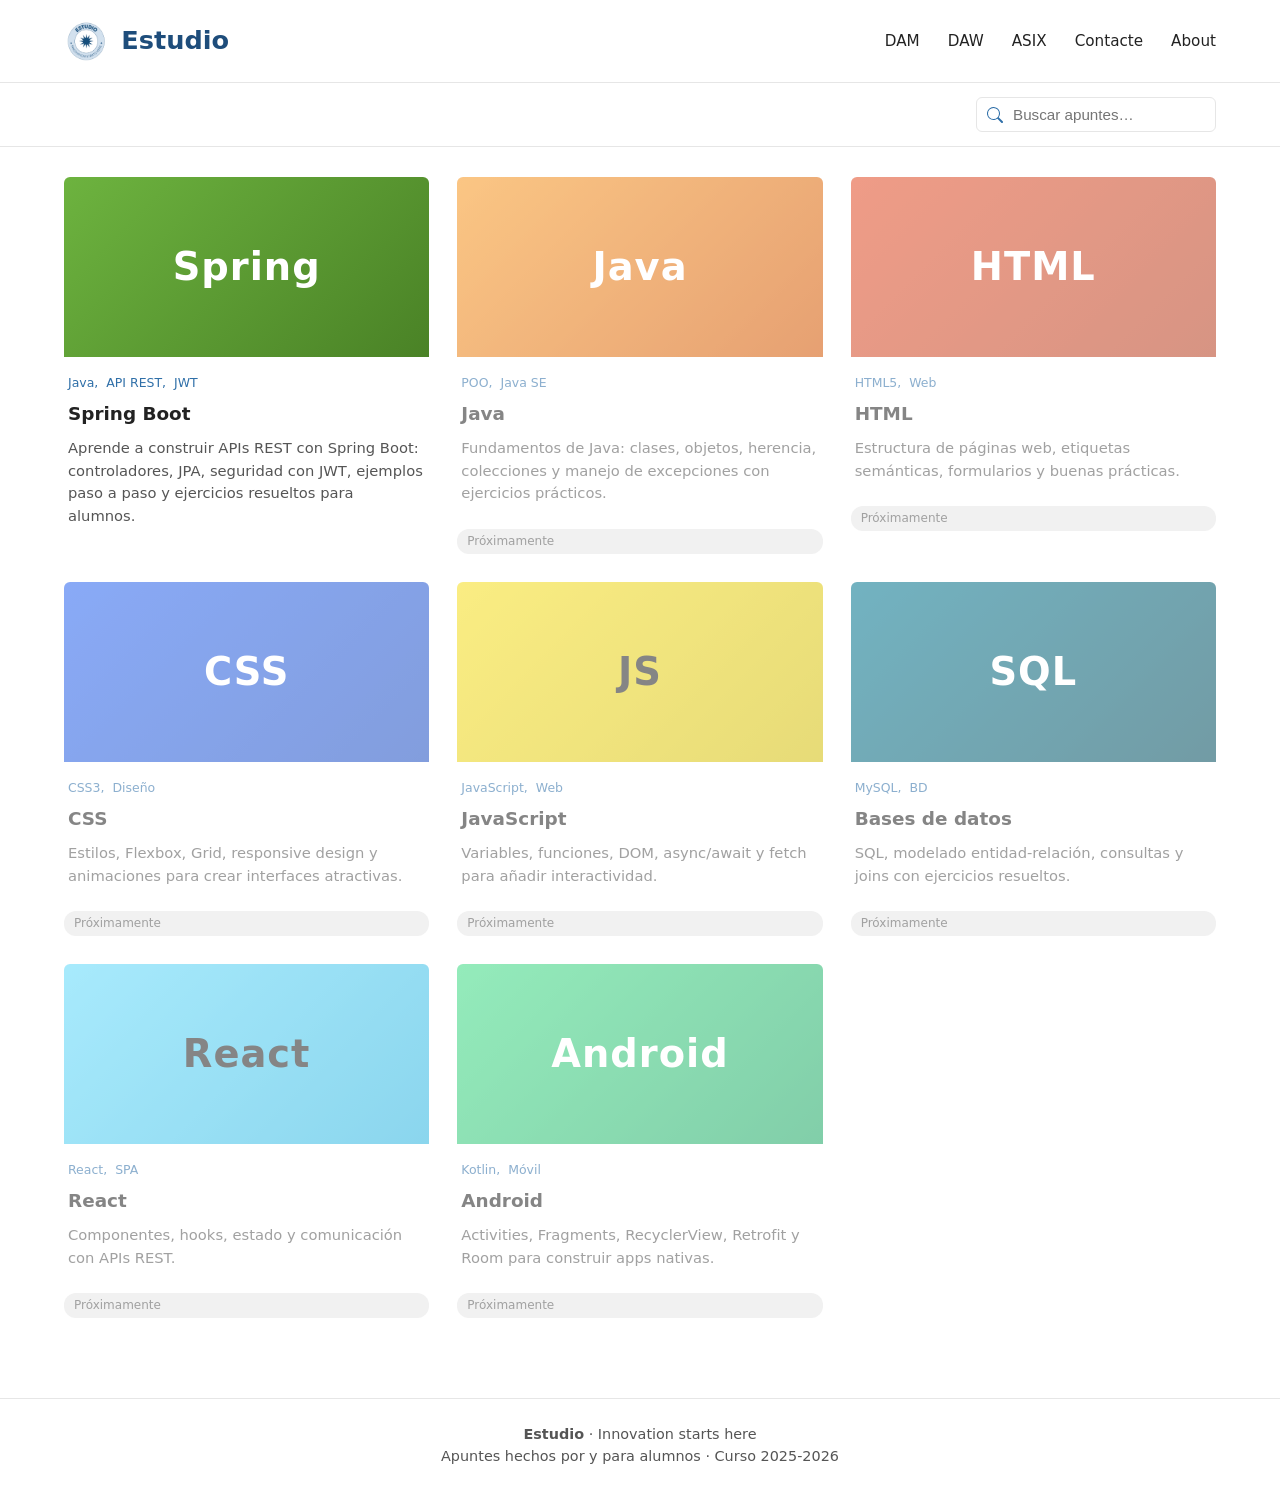
==== index.html @ 97539290 "Limpiar nav y quitar emojis - index.html: quitar dropdowns "proximamente" que se solapaban;   DAM va" ====
<!DOCTYPE html>
<html lang="es">
<head>
  <meta charset="UTF-8">
  <meta name="viewport" content="width=device-width, initial-scale=1.0">
  <title>Estudio · Apuntes de programación</title>
  <link rel="icon" href="assets/logo.png" type="image/png">
  <link rel="stylesheet" href="assets/styles.css">
</head>
<body>

  <!-- ================== HEADER ================== -->
  <header class="header">
    <div class="brand">
      <img src="assets/logo.png" alt="Logo Estudio">
      <h1>Estudio</h1>
    </div>

    <nav>
      <ul>
        <li><a href="springboot.html">DAM</a></li>
        <li><a href="#">DAW</a></li>
        <li><a href="#">ASIX</a></li>
        <li><a href="#contacte">Contacte</a></li>
        <li><a href="#about">About</a></li>
      </ul>
    </nav>
  </header>

  <!-- ================== Search bar ================== -->
  <div class="search-bar">
    <input id="search-input" type="text" placeholder="Buscar apuntes…">
  </div>

  <!-- ================== Card grid (recyclerView) ================== -->
  <main class="cards-container">
    <div class="cards-grid">

      <!-- SPRING BOOT (activo) -->
      <a href="springboot.html" class="card card-springboot">
        <div class="card-img">Spring</div>
        <div class="card-body">
          <div class="tags">
            <span class="tag">Java,</span>
            <span class="tag">API REST,</span>
            <span class="tag">JWT</span>
          </div>
          <h3>Spring Boot</h3>
          <p>Aprende a construir APIs REST con Spring Boot: controladores, JPA, seguridad
             con JWT, ejemplos paso a paso y ejercicios resueltos para alumnos.</p>
        </div>
      </a>

      <!-- Resto: próximamente -->
      <a class="card card-java coming-soon">
        <div class="card-img">Java</div>
        <div class="card-body">
          <div class="tags"><span class="tag">POO,</span><span class="tag">Java SE</span></div>
          <h3>Java</h3>
          <p>Fundamentos de Java: clases, objetos, herencia, colecciones y manejo de
             excepciones con ejercicios prácticos.</p>
        </div>
      </a>

      <a class="card card-html coming-soon">
        <div class="card-img">HTML</div>
        <div class="card-body">
          <div class="tags"><span class="tag">HTML5,</span><span class="tag">Web</span></div>
          <h3>HTML</h3>
          <p>Estructura de páginas web, etiquetas semánticas, formularios y buenas
             prácticas.</p>
        </div>
      </a>

      <a class="card card-css coming-soon">
        <div class="card-img">CSS</div>
        <div class="card-body">
          <div class="tags"><span class="tag">CSS3,</span><span class="tag">Diseño</span></div>
          <h3>CSS</h3>
          <p>Estilos, Flexbox, Grid, responsive design y animaciones para crear
             interfaces atractivas.</p>
        </div>
      </a>

      <a class="card card-js coming-soon">
        <div class="card-img">JS</div>
        <div class="card-body">
          <div class="tags"><span class="tag">JavaScript,</span><span class="tag">Web</span></div>
          <h3>JavaScript</h3>
          <p>Variables, funciones, DOM, async/await y fetch para añadir
             interactividad.</p>
        </div>
      </a>

      <a class="card card-sql coming-soon">
        <div class="card-img">SQL</div>
        <div class="card-body">
          <div class="tags"><span class="tag">MySQL,</span><span class="tag">BD</span></div>
          <h3>Bases de datos</h3>
          <p>SQL, modelado entidad-relación, consultas y joins con ejercicios resueltos.</p>
        </div>
      </a>

      <a class="card card-react coming-soon">
        <div class="card-img">React</div>
        <div class="card-body">
          <div class="tags"><span class="tag">React,</span><span class="tag">SPA</span></div>
          <h3>React</h3>
          <p>Componentes, hooks, estado y comunicación con APIs REST.</p>
        </div>
      </a>

      <a class="card card-android coming-soon">
        <div class="card-img">Android</div>
        <div class="card-body">
          <div class="tags"><span class="tag">Kotlin,</span><span class="tag">Móvil</span></div>
          <h3>Android</h3>
          <p>Activities, Fragments, RecyclerView, Retrofit y Room para construir apps
             nativas.</p>
        </div>
      </a>

    </div>
  </main>

  <!-- ================== Footer ================== -->
  <footer class="footer" id="contacte">
    <p id="about"><strong>Estudio</strong> · Innovation starts here</p>
    <p>Apuntes hechos por y para alumnos · Curso 2025-2026</p>
  </footer>

  <script src="assets/main.js"></script>
</body>
</html>
---- assets/styles.css ----
/* ================================================================
   Estudio - estilos generales
   Fondo blanco, acentos azules (mismo tono que el logo)
   ================================================================ */

:root {
  --azul-oscuro: #1e4d7b;
  --azul-medio: #2f6fa8;
  --azul-claro: #cfe1f0;
  --azul-suave: #eaf2f9;
  --texto: #222;
  --texto-suave: #555;
  --linea: #e6e6e6;
  --verde: #2c8a5d;
  --naranja: #e07b2a;
  --rojo: #c1392b;
  --gris-fondo: #f6f7f9;
  --sombra: 0 2px 8px rgba(0, 0, 0, 0.05);
  --sombra-hover: 0 6px 18px rgba(30, 77, 123, 0.18);
  --radio: 6px;
}

* {
  box-sizing: border-box;
  margin: 0;
  padding: 0;
}

html {
  scroll-behavior: smooth;
}

body {
  font-family: 'Segoe UI', system-ui, -apple-system, Roboto, Arial, sans-serif;
  background: #ffffff;
  color: var(--texto);
  line-height: 1.55;
  font-size: 16px;
}

a {
  color: var(--azul-medio);
  text-decoration: none;
}

a:hover {
  color: var(--azul-oscuro);
  text-decoration: underline;
}

img {
  max-width: 100%;
  display: block;
}

/* ============== Header ============== */
.header {
  background: #ffffff;
  border-bottom: 1px solid var(--linea);
  padding: 18px 5%;
  display: flex;
  align-items: center;
  justify-content: space-between;
  position: sticky;
  top: 0;
  z-index: 100;
}

.header .brand {
  display: flex;
  align-items: center;
  gap: 12px;
}

.header .brand img {
  height: 46px;
  width: auto;
}

.header .brand h1 {
  font-size: 1.6rem;
  font-weight: 600;
  color: var(--azul-oscuro);
}

.header nav ul {
  list-style: none;
  display: flex;
  gap: 28px;
  align-items: center;
}

.header nav a {
  color: var(--texto);
  font-weight: 500;
  font-size: 0.95rem;
}

.header nav a:hover {
  color: var(--azul-medio);
  text-decoration: none;
}

.dropdown {
  position: relative;
}

.dropdown > a::after {
  content: ' ▾';
  font-size: 0.7em;
  color: var(--azul-medio);
}

.dropdown-menu {
  display: none;
  position: absolute;
  top: 100%;
  left: -10px;
  background: #fff;
  border: 1px solid var(--linea);
  border-radius: var(--radio);
  box-shadow: var(--sombra);
  min-width: 160px;
  padding: 8px 0;
  margin-top: 6px;
}

.dropdown:hover .dropdown-menu,
.dropdown:focus-within .dropdown-menu {
  display: block;
}

.dropdown-menu li {
  padding: 0;
}

.dropdown-menu a {
  display: block;
  padding: 8px 16px;
  color: var(--texto);
  font-size: 0.9rem;
}

.dropdown-menu a:hover {
  background: var(--azul-suave);
}

/* ============== Search bar ============== */
.search-bar {
  border-bottom: 1px solid var(--linea);
  padding: 14px 5%;
  display: flex;
  justify-content: flex-end;
}

.search-bar input {
  border: 1px solid var(--linea);
  border-radius: var(--radio);
  padding: 8px 14px 8px 36px;
  font-size: 0.95rem;
  width: 240px;
  background: url('data:image/svg+xml;utf8,<svg xmlns="http://www.w3.org/2000/svg" width="16" height="16" fill="%232f6fa8" viewBox="0 0 16 16"><path d="M11.742 10.344a6.5 6.5 0 1 0-1.397 1.398h-.001q.044.06.098.115l3.85 3.85a1 1 0 0 0 1.415-1.414l-3.85-3.85a1 1 0 0 0-.115-.1zM12 6.5a5.5 5.5 0 1 1-11 0 5.5 5.5 0 0 1 11 0"/></svg>') no-repeat 10px center;
  background-size: 16px;
  outline: none;
  transition: border 0.2s;
}

.search-bar input:focus {
  border-color: var(--azul-medio);
}

/* ============== Card grid (recyclerView) ============== */
.cards-container {
  padding: 30px 5%;
  max-width: 1400px;
  margin: 0 auto;
}

.cards-grid {
  display: grid;
  grid-template-columns: repeat(auto-fill, minmax(280px, 1fr));
  gap: 28px;
}

.card {
  background: #fff;
  border-radius: var(--radio);
  overflow: hidden;
  display: flex;
  flex-direction: column;
  transition: transform 0.2s, box-shadow 0.2s;
}

.card:hover {
  transform: translateY(-4px);
  box-shadow: var(--sombra-hover);
}

.card .card-img {
  height: 180px;
  display: flex;
  align-items: center;
  justify-content: center;
  color: #fff;
  font-weight: 700;
  font-size: 2.4rem;
  letter-spacing: 1px;
}

.card.card-springboot .card-img { background: linear-gradient(135deg, #6db33f, #4a8226); }
.card.card-java .card-img       { background: linear-gradient(135deg, #f89820, #d35400); }
.card.card-html .card-img       { background: linear-gradient(135deg, #e34c26, #b73e1f); }
.card.card-css .card-img        { background: linear-gradient(135deg, #2965f1, #1d4ec2); }
.card.card-js .card-img         { background: linear-gradient(135deg, #f7df1e, #d4bf0a); color: #222; }
.card.card-sql .card-img        { background: linear-gradient(135deg, #00758f, #004b5c); }
.card.card-react .card-img      { background: linear-gradient(135deg, #61dafb, #2db5e0); color: #222; }
.card.card-android .card-img    { background: linear-gradient(135deg, #3ddc84, #1ca764); }

.card .card-body {
  padding: 16px 4px;
}

.card .tags {
  display: flex;
  gap: 8px;
  flex-wrap: wrap;
  margin-bottom: 8px;
}

.card .tag {
  font-size: 0.78rem;
  color: var(--azul-medio);
  font-weight: 500;
}

.card h3 {
  font-size: 1.15rem;
  margin-bottom: 8px;
  color: var(--texto);
}

.card p {
  font-size: 0.92rem;
  color: var(--texto-suave);
}

.card.coming-soon {
  opacity: 0.55;
  pointer-events: none;
}

.card.coming-soon::after {
  content: 'Próximamente';
  display: inline-block;
  margin-top: 8px;
  background: var(--linea);
  color: var(--texto-suave);
  font-size: 0.75rem;
  padding: 3px 10px;
  border-radius: 12px;
}

/* ============== Notes / contenido página interna ============== */
.page-title {
  background: var(--azul-suave);
  padding: 40px 5%;
  text-align: center;
  border-bottom: 1px solid var(--linea);
}

.page-title h1 {
  font-size: 2.2rem;
  color: var(--azul-oscuro);
  margin-bottom: 10px;
}

.page-title p {
  color: var(--texto-suave);
  max-width: 700px;
  margin: 0 auto;
}

.notes-layout {
  display: grid;
  grid-template-columns: 250px 1fr;
  gap: 40px;
  max-width: 1300px;
  margin: 0 auto;
  padding: 40px 5%;
}

@media (max-width: 900px) {
  .notes-layout { grid-template-columns: 1fr; }
}

.toc {
  position: sticky;
  top: 90px;
  align-self: start;
  background: var(--gris-fondo);
  border-radius: var(--radio);
  padding: 18px;
  font-size: 0.9rem;
  max-height: calc(100vh - 110px);
  overflow-y: auto;
}

.toc h4 {
  color: var(--azul-oscuro);
  margin-bottom: 10px;
  font-size: 0.95rem;
  text-transform: uppercase;
  letter-spacing: 0.5px;
}

.toc ul {
  list-style: none;
}

.toc li { margin-bottom: 4px; }
.toc li.sub { padding-left: 14px; font-size: 0.85rem; }

.toc a {
  color: var(--texto-suave);
  display: block;
  padding: 4px 8px;
  border-radius: 4px;
}

.toc a:hover, .toc a.active {
  background: var(--azul-claro);
  color: var(--azul-oscuro);
  text-decoration: none;
}

.content section {
  margin-bottom: 50px;
  scroll-margin-top: 80px;
}

.content h2 {
  color: #fff;
  background: var(--azul-medio);
  padding: 10px 16px;
  border-radius: var(--radio);
  font-size: 1.4rem;
  margin-bottom: 18px;
}

.content h3 {
  color: var(--azul-oscuro);
  font-size: 1.15rem;
  margin: 24px 0 10px;
  border-bottom: 2px solid var(--azul-claro);
  padding-bottom: 5px;
}

.content h4 {
  color: var(--azul-oscuro);
  font-size: 1rem;
  margin: 18px 0 8px;
}

.content p {
  margin-bottom: 12px;
  color: var(--texto);
}

.content ul, .content ol {
  margin: 8px 0 16px 24px;
}

.content li { margin-bottom: 6px; }

.content code:not(pre code) {
  background: var(--azul-suave);
  color: var(--azul-oscuro);
  padding: 2px 6px;
  border-radius: 4px;
  font-family: 'Consolas', 'Monaco', monospace;
  font-size: 0.88em;
}

pre {
  background: #1e2a38;
  color: #e6e6e6;
  border-radius: var(--radio);
  padding: 16px;
  overflow-x: auto;
  margin: 12px 0;
  font-size: 0.86rem;
  line-height: 1.5;
}

pre code {
  font-family: 'Consolas', 'Monaco', monospace;
  background: transparent;
  color: inherit;
  padding: 0;
}

/* boxes */
.box {
  border-left: 4px solid var(--azul-medio);
  background: var(--azul-suave);
  padding: 12px 16px;
  border-radius: 0 var(--radio) var(--radio) 0;
  margin: 14px 0;
}

.box.info     { border-color: var(--azul-medio); background: var(--azul-suave); }
.box.warning  { border-color: var(--naranja); background: #fdf2e3; }
.box.success  { border-color: var(--verde);   background: #e6f4eb; }
.box.danger   { border-color: var(--rojo);    background: #f8e3e1; }

.box strong { color: var(--azul-oscuro); }

/* tables */
.content table {
  width: 100%;
  border-collapse: collapse;
  margin: 12px 0;
  font-size: 0.93rem;
}

.content th, .content td {
  border: 1px solid var(--linea);
  padding: 8px 12px;
  text-align: left;
  vertical-align: top;
}

.content th {
  background: var(--azul-medio);
  color: #fff;
  font-weight: 600;
}

.content tr:nth-child(even) td { background: var(--gris-fondo); }

/* exercise / example */
.exercise {
  background: #fdf6e9;
  border: 1px solid #f0d99b;
  border-radius: var(--radio);
  padding: 16px;
  margin: 18px 0;
}

.exercise h4 {
  color: #8a6a18;
  margin-bottom: 8px;
}

.exercise h4::before {
  content: '';
}

.example {
  background: #eaf6ee;
  border: 1px solid #b4dcc1;
  border-radius: var(--radio);
  padding: 16px;
  margin: 18px 0;
}

.example h4 {
  color: #1e6e3a;
  margin-bottom: 8px;
}

.example h4::before {
  content: '';
}

.result {
  background: #1e2a38;
  color: #b6e5c8;
  border-left: 4px solid var(--verde);
  font-family: 'Consolas', monospace;
  padding: 10px 14px;
  border-radius: 0 var(--radio) var(--radio) 0;
  font-size: 0.86rem;
  margin: 10px 0;
  white-space: pre-wrap;
}

.result::before {
  content: 'Resultado:';
  display: block;
  color: var(--verde);
  font-weight: bold;
  margin-bottom: 6px;
}

details.solution {
  margin: 10px 0;
  border: 1px solid var(--linea);
  border-radius: var(--radio);
  padding: 8px 14px;
  background: #fafafa;
}

details.solution summary {
  cursor: pointer;
  font-weight: 600;
  color: var(--azul-oscuro);
  padding: 4px 0;
}

details.solution[open] {
  padding-bottom: 14px;
}

/* footer */
.footer {
  text-align: center;
  padding: 24px 5%;
  border-top: 1px solid var(--linea);
  color: var(--texto-suave);
  font-size: 0.9rem;
  margin-top: 50px;
}

/* responsive */
@media (max-width: 600px) {
  .header { flex-direction: column; gap: 12px; }
  .header nav ul { gap: 18px; flex-wrap: wrap; justify-content: center; }
  .search-bar { justify-content: center; }
  .search-bar input { width: 100%; }
}
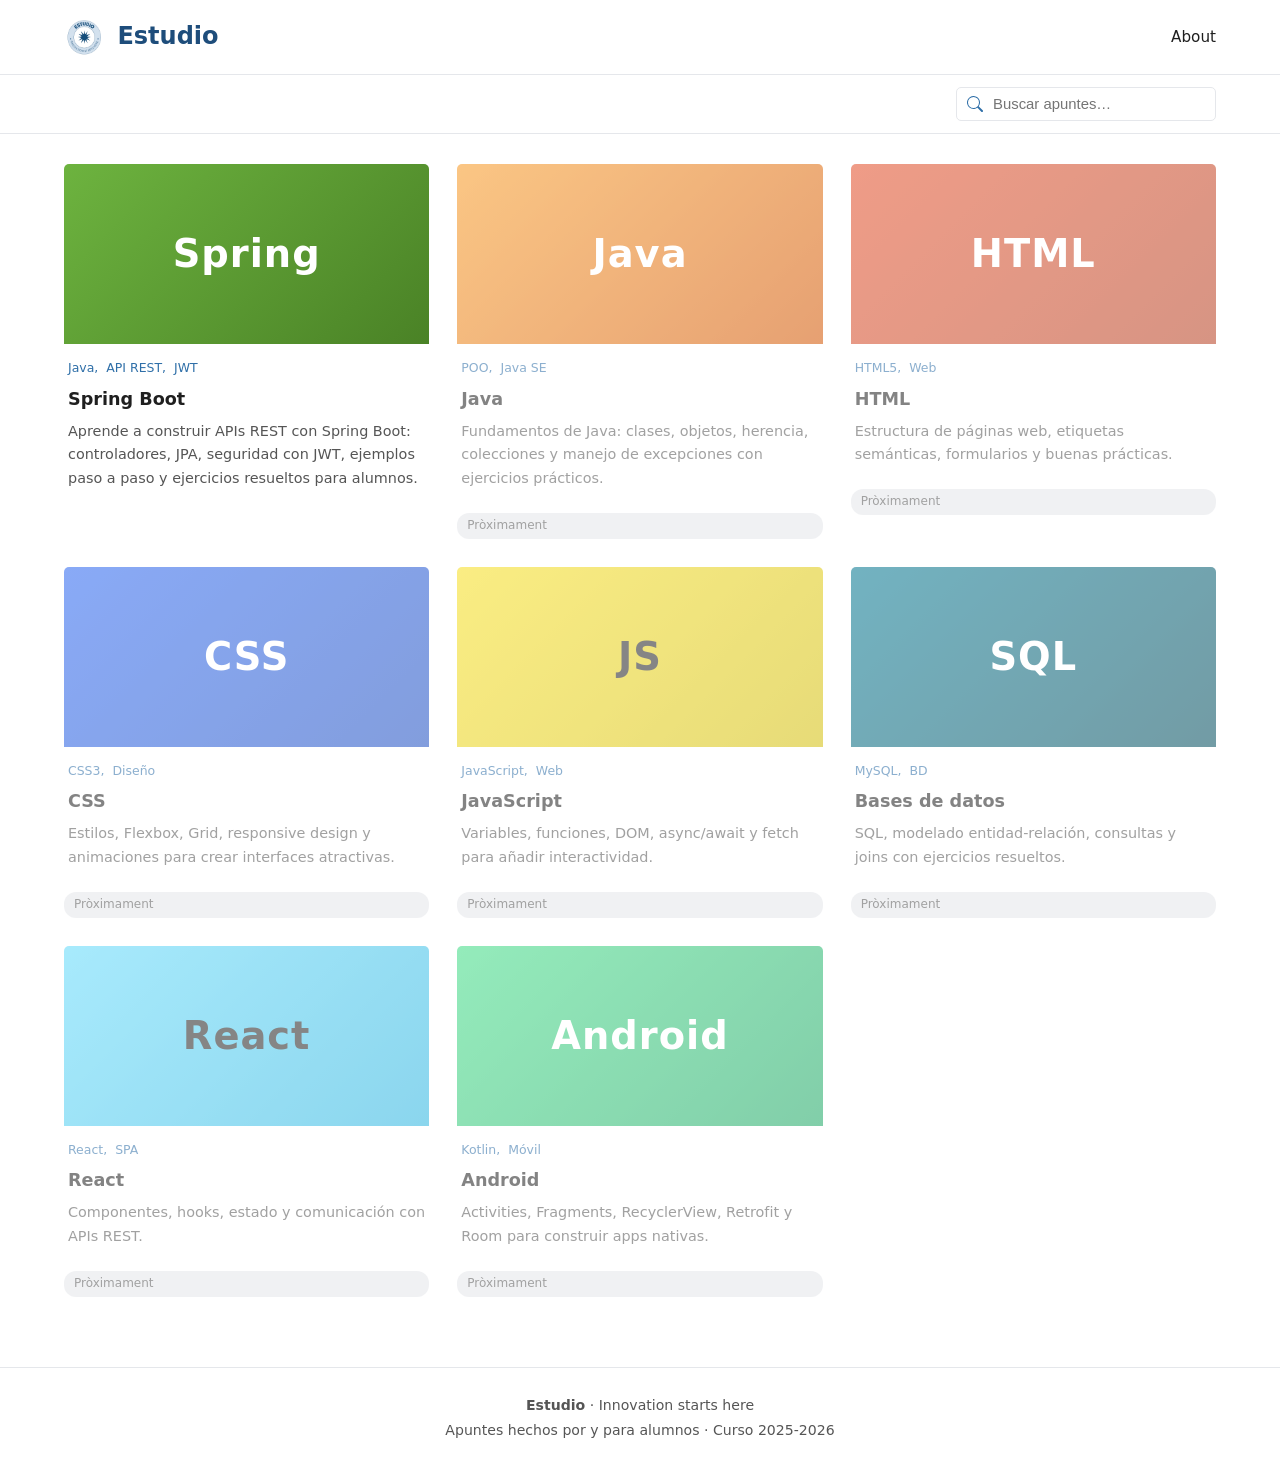
==== commit fdf36d4d: "Quitar DAM, DAW, ASIX y Contacte del nav Dejar solo "About" en index, y "Inicio / Spring Boot / Abou" ====
--- a/index.html
+++ b/index.html
@@ -18,10 +18,6 @@
 
     <nav>
       <ul>
-        <li><a href="springboot.html">DAM</a></li>
-        <li><a href="#">DAW</a></li>
-        <li><a href="#">ASIX</a></li>
-        <li><a href="#contacte">Contacte</a></li>
         <li><a href="#about">About</a></li>
       </ul>
     </nav>
--- a/assets/styles.css
+++ b/assets/styles.css
@@ -1,23 +1,20 @@
 /* ================================================================
-   Estudio - estilos generales
-   Fondo blanco, acentos azules (mismo tono que el logo)
+   Estudio - estilos (estilo documentación)
    ================================================================ */
 
 :root {
   --azul-oscuro: #1e4d7b;
   --azul-medio: #2f6fa8;
   --azul-claro: #cfe1f0;
-  --azul-suave: #eaf2f9;
-  --texto: #222;
+  --azul-suave: #eef4fa;
+  --texto: #1f1f1f;
   --texto-suave: #555;
-  --linea: #e6e6e6;
-  --verde: #2c8a5d;
-  --naranja: #e07b2a;
-  --rojo: #c1392b;
-  --gris-fondo: #f6f7f9;
-  --sombra: 0 2px 8px rgba(0, 0, 0, 0.05);
-  --sombra-hover: 0 6px 18px rgba(30, 77, 123, 0.18);
-  --radio: 6px;
+  --linea: #e5e7eb;
+  --linea-suave: #f0f2f5;
+  --gris-fondo: #fafbfc;
+  --code-bg: #1e2a38;
+  --code-fg: #e6e6e6;
+  --radio: 5px;
 }
 
 * {
@@ -34,7 +31,7 @@
   font-family: 'Segoe UI', system-ui, -apple-system, Roboto, Arial, sans-serif;
   background: #ffffff;
   color: var(--texto);
-  line-height: 1.55;
+  line-height: 1.65;
   font-size: 16px;
 }
 
@@ -57,7 +54,7 @@
 .header {
   background: #ffffff;
   border-bottom: 1px solid var(--linea);
-  padding: 18px 5%;
+  padding: 16px 5%;
   display: flex;
   align-items: center;
   justify-content: space-between;
@@ -70,15 +67,16 @@
   display: flex;
   align-items: center;
   gap: 12px;
+  color: var(--azul-oscuro);
 }
 
 .header .brand img {
-  height: 46px;
+  height: 42px;
   width: auto;
 }
 
 .header .brand h1 {
-  font-size: 1.6rem;
+  font-size: 1.5rem;
   font-weight: 600;
   color: var(--azul-oscuro);
 }
@@ -86,7 +84,7 @@
 .header nav ul {
   list-style: none;
   display: flex;
-  gap: 28px;
+  gap: 26px;
   align-items: center;
 }
 
@@ -101,54 +99,10 @@
   text-decoration: none;
 }
 
-.dropdown {
-  position: relative;
-}
-
-.dropdown > a::after {
-  content: ' ▾';
-  font-size: 0.7em;
-  color: var(--azul-medio);
-}
-
-.dropdown-menu {
-  display: none;
-  position: absolute;
-  top: 100%;
-  left: -10px;
-  background: #fff;
-  border: 1px solid var(--linea);
-  border-radius: var(--radio);
-  box-shadow: var(--sombra);
-  min-width: 160px;
-  padding: 8px 0;
-  margin-top: 6px;
-}
-
-.dropdown:hover .dropdown-menu,
-.dropdown:focus-within .dropdown-menu {
-  display: block;
-}
-
-.dropdown-menu li {
-  padding: 0;
-}
-
-.dropdown-menu a {
-  display: block;
-  padding: 8px 16px;
-  color: var(--texto);
-  font-size: 0.9rem;
-}
-
-.dropdown-menu a:hover {
-  background: var(--azul-suave);
-}
-
 /* ============== Search bar ============== */
 .search-bar {
   border-bottom: 1px solid var(--linea);
-  padding: 14px 5%;
+  padding: 12px 5%;
   display: flex;
   justify-content: flex-end;
 }
@@ -157,19 +111,18 @@
   border: 1px solid var(--linea);
   border-radius: var(--radio);
   padding: 8px 14px 8px 36px;
-  font-size: 0.95rem;
-  width: 240px;
+  font-size: 0.93rem;
+  width: 260px;
   background: url('data:image/svg+xml;utf8,<svg xmlns="http://www.w3.org/2000/svg" width="16" height="16" fill="%232f6fa8" viewBox="0 0 16 16"><path d="M11.742 10.344a6.5 6.5 0 1 0-1.397 1.398h-.001q.044.06.098.115l3.85 3.85a1 1 0 0 0 1.415-1.414l-3.85-3.85a1 1 0 0 0-.115-.1zM12 6.5a5.5 5.5 0 1 1-11 0 5.5 5.5 0 0 1 11 0"/></svg>') no-repeat 10px center;
   background-size: 16px;
   outline: none;
-  transition: border 0.2s;
 }
 
 .search-bar input:focus {
   border-color: var(--azul-medio);
 }
 
-/* ============== Card grid (recyclerView) ============== */
+/* ============== Card grid (home) ============== */
 .cards-container {
   padding: 30px 5%;
   max-width: 1400px;
@@ -189,11 +142,12 @@
   display: flex;
   flex-direction: column;
   transition: transform 0.2s, box-shadow 0.2s;
+  color: inherit;
 }
 
 .card:hover {
-  transform: translateY(-4px);
-  box-shadow: var(--sombra-hover);
+  transform: translateY(-3px);
+  box-shadow: 0 6px 18px rgba(30, 77, 123, 0.15);
 }
 
 .card .card-img {
@@ -217,14 +171,14 @@
 .card.card-android .card-img    { background: linear-gradient(135deg, #3ddc84, #1ca764); }
 
 .card .card-body {
-  padding: 16px 4px;
+  padding: 14px 4px;
 }
 
 .card .tags {
   display: flex;
   gap: 8px;
   flex-wrap: wrap;
-  margin-bottom: 8px;
+  margin-bottom: 6px;
 }
 
 .card .tag {
@@ -234,13 +188,13 @@
 }
 
 .card h3 {
-  font-size: 1.15rem;
-  margin-bottom: 8px;
+  font-size: 1.1rem;
+  margin-bottom: 6px;
   color: var(--texto);
 }
 
 .card p {
-  font-size: 0.92rem;
+  font-size: 0.9rem;
   color: var(--texto-suave);
 }
 
@@ -250,7 +204,7 @@
 }
 
 .card.coming-soon::after {
-  content: 'Próximamente';
+  content: 'Pròximament';
   display: inline-block;
   margin-top: 8px;
   background: var(--linea);
@@ -260,136 +214,176 @@
   border-radius: 12px;
 }
 
-/* ============== Notes / contenido página interna ============== */
+/* ============== Página interna (apuntes) ============== */
 .page-title {
-  background: var(--azul-suave);
+  background: var(--gris-fondo);
   padding: 40px 5%;
-  text-align: center;
   border-bottom: 1px solid var(--linea);
 }
 
+.page-title-inner {
+  max-width: 1300px;
+  margin: 0 auto;
+}
+
 .page-title h1 {
-  font-size: 2.2rem;
-  color: var(--azul-oscuro);
-  margin-bottom: 10px;
-}
-
-.page-title p {
-  color: var(--texto-suave);
-  max-width: 700px;
-  margin: 0 auto;
-}
-
+  font-size: 2rem;
+  color: var(--azul-oscuro);
+  margin-bottom: 8px;
+  font-weight: 700;
+}
+
+.page-title .subtitle {
+  color: var(--texto-suave);
+  font-size: 1rem;
+  max-width: 800px;
+}
+
+.page-title .chips {
+  margin-top: 14px;
+  display: flex;
+  gap: 10px;
+  flex-wrap: wrap;
+}
+
+.page-title .chip {
+  background: #fff;
+  border: 1px solid var(--linea);
+  color: var(--azul-medio);
+  padding: 4px 12px;
+  border-radius: 14px;
+  font-size: 0.78rem;
+  font-weight: 600;
+  letter-spacing: 0.5px;
+}
+
+/* layout sidebar + contenido */
 .notes-layout {
   display: grid;
-  grid-template-columns: 250px 1fr;
-  gap: 40px;
+  grid-template-columns: 260px 1fr;
+  gap: 50px;
   max-width: 1300px;
   margin: 0 auto;
-  padding: 40px 5%;
+  padding: 30px 5%;
 }
 
 @media (max-width: 900px) {
-  .notes-layout { grid-template-columns: 1fr; }
+  .notes-layout { grid-template-columns: 1fr; gap: 24px; }
 }
 
 .toc {
   position: sticky;
-  top: 90px;
+  top: 85px;
   align-self: start;
-  background: var(--gris-fondo);
-  border-radius: var(--radio);
-  padding: 18px;
+  border-right: 1px solid var(--linea);
+  padding-right: 14px;
   font-size: 0.9rem;
-  max-height: calc(100vh - 110px);
+  max-height: calc(100vh - 100px);
   overflow-y: auto;
 }
 
 .toc h4 {
-  color: var(--azul-oscuro);
-  margin-bottom: 10px;
-  font-size: 0.95rem;
+  color: var(--texto-suave);
+  margin-bottom: 12px;
+  font-size: 0.75rem;
   text-transform: uppercase;
-  letter-spacing: 0.5px;
+  letter-spacing: 1px;
+  font-weight: 600;
 }
 
 .toc ul {
   list-style: none;
 }
 
-.toc li { margin-bottom: 4px; }
-.toc li.sub { padding-left: 14px; font-size: 0.85rem; }
+.toc li {
+  margin-bottom: 2px;
+}
+
+.toc li.sub {
+  padding-left: 14px;
+  font-size: 0.85rem;
+}
 
 .toc a {
   color: var(--texto-suave);
   display: block;
   padding: 4px 8px;
-  border-radius: 4px;
-}
-
-.toc a:hover, .toc a.active {
-  background: var(--azul-claro);
-  color: var(--azul-oscuro);
+  border-left: 2px solid transparent;
+  border-radius: 0;
+}
+
+.toc a:hover {
+  color: var(--azul-oscuro);
+  background: var(--azul-suave);
   text-decoration: none;
 }
 
+.toc a.active {
+  color: var(--azul-oscuro);
+  border-left-color: var(--azul-medio);
+  font-weight: 600;
+  background: var(--azul-suave);
+}
+
+/* contenido */
 .content section {
-  margin-bottom: 50px;
+  margin-bottom: 56px;
   scroll-margin-top: 80px;
 }
 
 .content h2 {
-  color: #fff;
-  background: var(--azul-medio);
-  padding: 10px 16px;
-  border-radius: var(--radio);
-  font-size: 1.4rem;
-  margin-bottom: 18px;
+  color: var(--azul-oscuro);
+  font-size: 1.75rem;
+  margin-bottom: 6px;
+  font-weight: 700;
+  padding-bottom: 10px;
+  border-bottom: 1px solid var(--linea);
 }
 
 .content h3 {
-  color: var(--azul-oscuro);
-  font-size: 1.15rem;
-  margin: 24px 0 10px;
-  border-bottom: 2px solid var(--azul-claro);
-  padding-bottom: 5px;
+  color: var(--azul-medio);
+  font-size: 1.25rem;
+  margin: 30px 0 10px;
+  font-weight: 600;
 }
 
 .content h4 {
   color: var(--azul-oscuro);
   font-size: 1rem;
-  margin: 18px 0 8px;
+  margin: 22px 0 8px;
+  font-weight: 600;
 }
 
 .content p {
   margin-bottom: 12px;
-  color: var(--texto);
 }
 
 .content ul, .content ol {
-  margin: 8px 0 16px 24px;
-}
-
-.content li { margin-bottom: 6px; }
+  margin: 8px 0 14px 22px;
+}
+
+.content li {
+  margin-bottom: 5px;
+}
 
 .content code:not(pre code) {
-  background: var(--azul-suave);
+  background: var(--linea-suave);
   color: var(--azul-oscuro);
   padding: 2px 6px;
-  border-radius: 4px;
+  border-radius: 3px;
   font-family: 'Consolas', 'Monaco', monospace;
   font-size: 0.88em;
 }
 
 pre {
-  background: #1e2a38;
-  color: #e6e6e6;
+  background: var(--code-bg);
+  color: var(--code-fg);
   border-radius: var(--radio);
-  padding: 16px;
+  padding: 16px 18px;
   overflow-x: auto;
-  margin: 12px 0;
-  font-size: 0.86rem;
-  line-height: 1.5;
+  margin: 14px 0;
+  font-size: 0.85rem;
+  line-height: 1.55;
 }
 
 pre code {
@@ -399,117 +393,151 @@
   padding: 0;
 }
 
-/* boxes */
-.box {
-  border-left: 4px solid var(--azul-medio);
+.code-header {
+  background: #2a3848;
+  color: #9ab;
+  padding: 6px 14px;
+  font-family: 'Consolas', monospace;
+  font-size: 0.78rem;
+  border-radius: var(--radio) var(--radio) 0 0;
+  margin: 14px 0 -14px 0;
+  border-bottom: 1px solid #1a2330;
+}
+
+.code-header + pre {
+  border-top-left-radius: 0;
+  border-top-right-radius: 0;
+  margin-top: 0;
+}
+
+/* notas/callouts: ligeros, solo borde a la izquierda */
+.note {
+  border-left: 3px solid var(--azul-medio);
   background: var(--azul-suave);
-  padding: 12px 16px;
+  padding: 10px 14px;
+  margin: 14px 0;
   border-radius: 0 var(--radio) var(--radio) 0;
-  margin: 14px 0;
-}
-
-.box.info     { border-color: var(--azul-medio); background: var(--azul-suave); }
-.box.warning  { border-color: var(--naranja); background: #fdf2e3; }
-.box.success  { border-color: var(--verde);   background: #e6f4eb; }
-.box.danger   { border-color: var(--rojo);    background: #f8e3e1; }
-
-.box strong { color: var(--azul-oscuro); }
-
-/* tables */
+}
+
+.note .note-title {
+  font-size: 0.75rem;
+  font-weight: 700;
+  letter-spacing: 0.8px;
+  text-transform: uppercase;
+  color: var(--azul-oscuro);
+  margin-bottom: 4px;
+}
+
+.note.warning   { border-color: #d28a2a; background: #fdf6e9; }
+.note.warning .note-title { color: #8a5a18; }
+.note.success   { border-color: #2c8a5d; background: #eaf6ee; }
+.note.success .note-title { color: #1c6743; }
+.note.danger    { border-color: #c1392b; background: #f9ebe9; }
+.note.danger .note-title { color: #8c2a1f; }
+
+/* tablas */
 .content table {
   width: 100%;
   border-collapse: collapse;
-  margin: 12px 0;
+  margin: 14px 0;
   font-size: 0.93rem;
 }
 
 .content th, .content td {
-  border: 1px solid var(--linea);
-  padding: 8px 12px;
+  border-bottom: 1px solid var(--linea);
+  padding: 10px 12px;
   text-align: left;
   vertical-align: top;
 }
 
 .content th {
-  background: var(--azul-medio);
-  color: #fff;
-  font-weight: 600;
-}
-
-.content tr:nth-child(even) td { background: var(--gris-fondo); }
-
-/* exercise / example */
-.exercise {
-  background: #fdf6e9;
-  border: 1px solid #f0d99b;
-  border-radius: var(--radio);
-  padding: 16px;
+  background: var(--gris-fondo);
+  color: var(--azul-oscuro);
+  font-weight: 600;
+  border-bottom: 2px solid var(--linea);
+}
+
+/* ejercicios y ejemplos: marcadores discretos */
+.exercise, .example {
+  border: 1px solid var(--linea);
+  border-left: 4px solid var(--azul-medio);
+  border-radius: 0 var(--radio) var(--radio) 0;
+  padding: 14px 18px;
   margin: 18px 0;
-}
-
-.exercise h4 {
-  color: #8a6a18;
-  margin-bottom: 8px;
-}
-
-.exercise h4::before {
-  content: '';
-}
-
-.example {
-  background: #eaf6ee;
-  border: 1px solid #b4dcc1;
-  border-radius: var(--radio);
-  padding: 16px;
-  margin: 18px 0;
-}
-
-.example h4 {
-  color: #1e6e3a;
-  margin-bottom: 8px;
-}
-
-.example h4::before {
-  content: '';
-}
-
+  background: #fff;
+}
+
+.exercise { border-left-color: #d28a2a; }
+.example  { border-left-color: var(--azul-medio); }
+
+.exercise > h4:first-child,
+.example  > h4:first-child {
+  margin-top: 0;
+  font-size: 0.78rem;
+  text-transform: uppercase;
+  letter-spacing: 1px;
+  color: var(--texto-suave);
+}
+
+.exercise > h4:first-child { color: #8a5a18; }
+.example  > h4:first-child { color: var(--azul-oscuro); }
+
+/* resultado de un ejemplo */
 .result {
-  background: #1e2a38;
-  color: #b6e5c8;
-  border-left: 4px solid var(--verde);
+  background: #f0f5f0;
+  border-left: 3px solid #2c8a5d;
   font-family: 'Consolas', monospace;
   padding: 10px 14px;
   border-radius: 0 var(--radio) var(--radio) 0;
-  font-size: 0.86rem;
+  font-size: 0.85rem;
   margin: 10px 0;
   white-space: pre-wrap;
+  color: #1c6743;
 }
 
 .result::before {
-  content: 'Resultado:';
+  content: 'Resultat:';
   display: block;
-  color: var(--verde);
-  font-weight: bold;
+  color: #2c8a5d;
+  font-weight: 700;
+  font-size: 0.72rem;
+  letter-spacing: 1px;
   margin-bottom: 6px;
-}
-
+  text-transform: uppercase;
+}
+
+/* solución desplegable */
 details.solution {
-  margin: 10px 0;
-  border: 1px solid var(--linea);
-  border-radius: var(--radio);
-  padding: 8px 14px;
-  background: #fafafa;
+  margin: 10px 0 0;
+  border-top: 1px dashed var(--linea);
+  padding-top: 10px;
 }
 
 details.solution summary {
   cursor: pointer;
   font-weight: 600;
-  color: var(--azul-oscuro);
+  color: var(--azul-medio);
   padding: 4px 0;
-}
-
-details.solution[open] {
-  padding-bottom: 14px;
+  font-size: 0.9rem;
+}
+
+details.solution summary:hover {
+  color: var(--azul-oscuro);
+}
+
+/* navegación prev/next al final */
+.page-nav {
+  display: flex;
+  justify-content: space-between;
+  margin-top: 40px;
+  padding-top: 24px;
+  border-top: 1px solid var(--linea);
+  font-size: 0.93rem;
+}
+
+.page-nav a {
+  color: var(--azul-medio);
+  font-weight: 500;
 }
 
 /* footer */
@@ -518,14 +546,17 @@
   padding: 24px 5%;
   border-top: 1px solid var(--linea);
   color: var(--texto-suave);
-  font-size: 0.9rem;
-  margin-top: 50px;
-}
+  font-size: 0.88rem;
+  margin-top: 40px;
+}
+
+.footer p { margin: 2px 0; }
 
 /* responsive */
 @media (max-width: 600px) {
-  .header { flex-direction: column; gap: 12px; }
-  .header nav ul { gap: 18px; flex-wrap: wrap; justify-content: center; }
+  .header { flex-direction: column; gap: 10px; padding: 12px 5%; }
+  .header nav ul { gap: 14px; flex-wrap: wrap; justify-content: center; }
   .search-bar { justify-content: center; }
   .search-bar input { width: 100%; }
-}
+  .page-title h1 { font-size: 1.6rem; }
+}
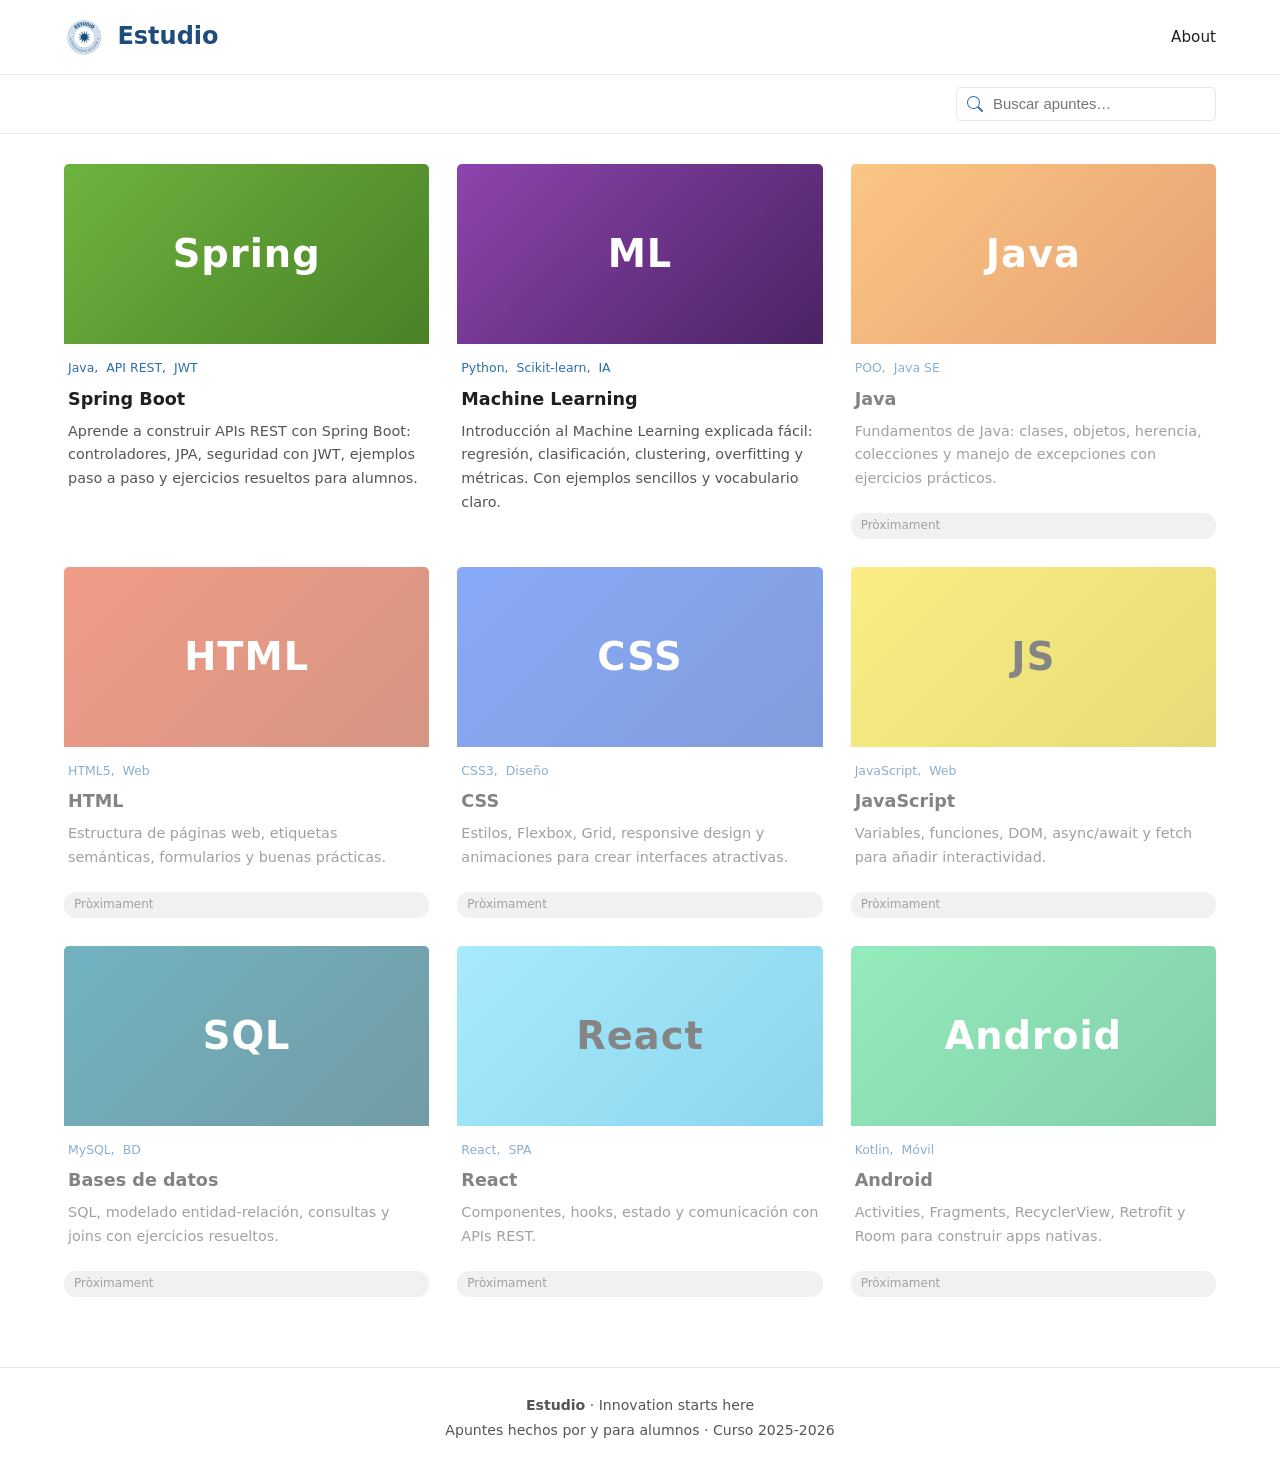
==== commit 6baa4423: "Anadir apuntes Machine Learning Pagina ml.html con introduccion, vocabulario, overfitting, metricas," ====
--- a/index.html
+++ b/index.html
@@ -44,6 +44,21 @@
           <h3>Spring Boot</h3>
           <p>Aprende a construir APIs REST con Spring Boot: controladores, JPA, seguridad
              con JWT, ejemplos paso a paso y ejercicios resueltos para alumnos.</p>
+        </div>
+      </a>
+
+      <!-- MACHINE LEARNING (activo) -->
+      <a href="ml.html" class="card card-ml">
+        <div class="card-img">ML</div>
+        <div class="card-body">
+          <div class="tags">
+            <span class="tag">Python,</span>
+            <span class="tag">Scikit-learn,</span>
+            <span class="tag">IA</span>
+          </div>
+          <h3>Machine Learning</h3>
+          <p>Introducción al Machine Learning explicada fácil: regresión, clasificación,
+             clustering, overfitting y métricas. Con ejemplos sencillos y vocabulario claro.</p>
         </div>
       </a>
 
--- a/assets/styles.css
+++ b/assets/styles.css
@@ -162,6 +162,7 @@
 }
 
 .card.card-springboot .card-img { background: linear-gradient(135deg, #6db33f, #4a8226); }
+.card.card-ml .card-img         { background: linear-gradient(135deg, #8e44ad, #4a2363); }
 .card.card-java .card-img       { background: linear-gradient(135deg, #f89820, #d35400); }
 .card.card-html .card-img       { background: linear-gradient(135deg, #e34c26, #b73e1f); }
 .card.card-css .card-img        { background: linear-gradient(135deg, #2965f1, #1d4ec2); }
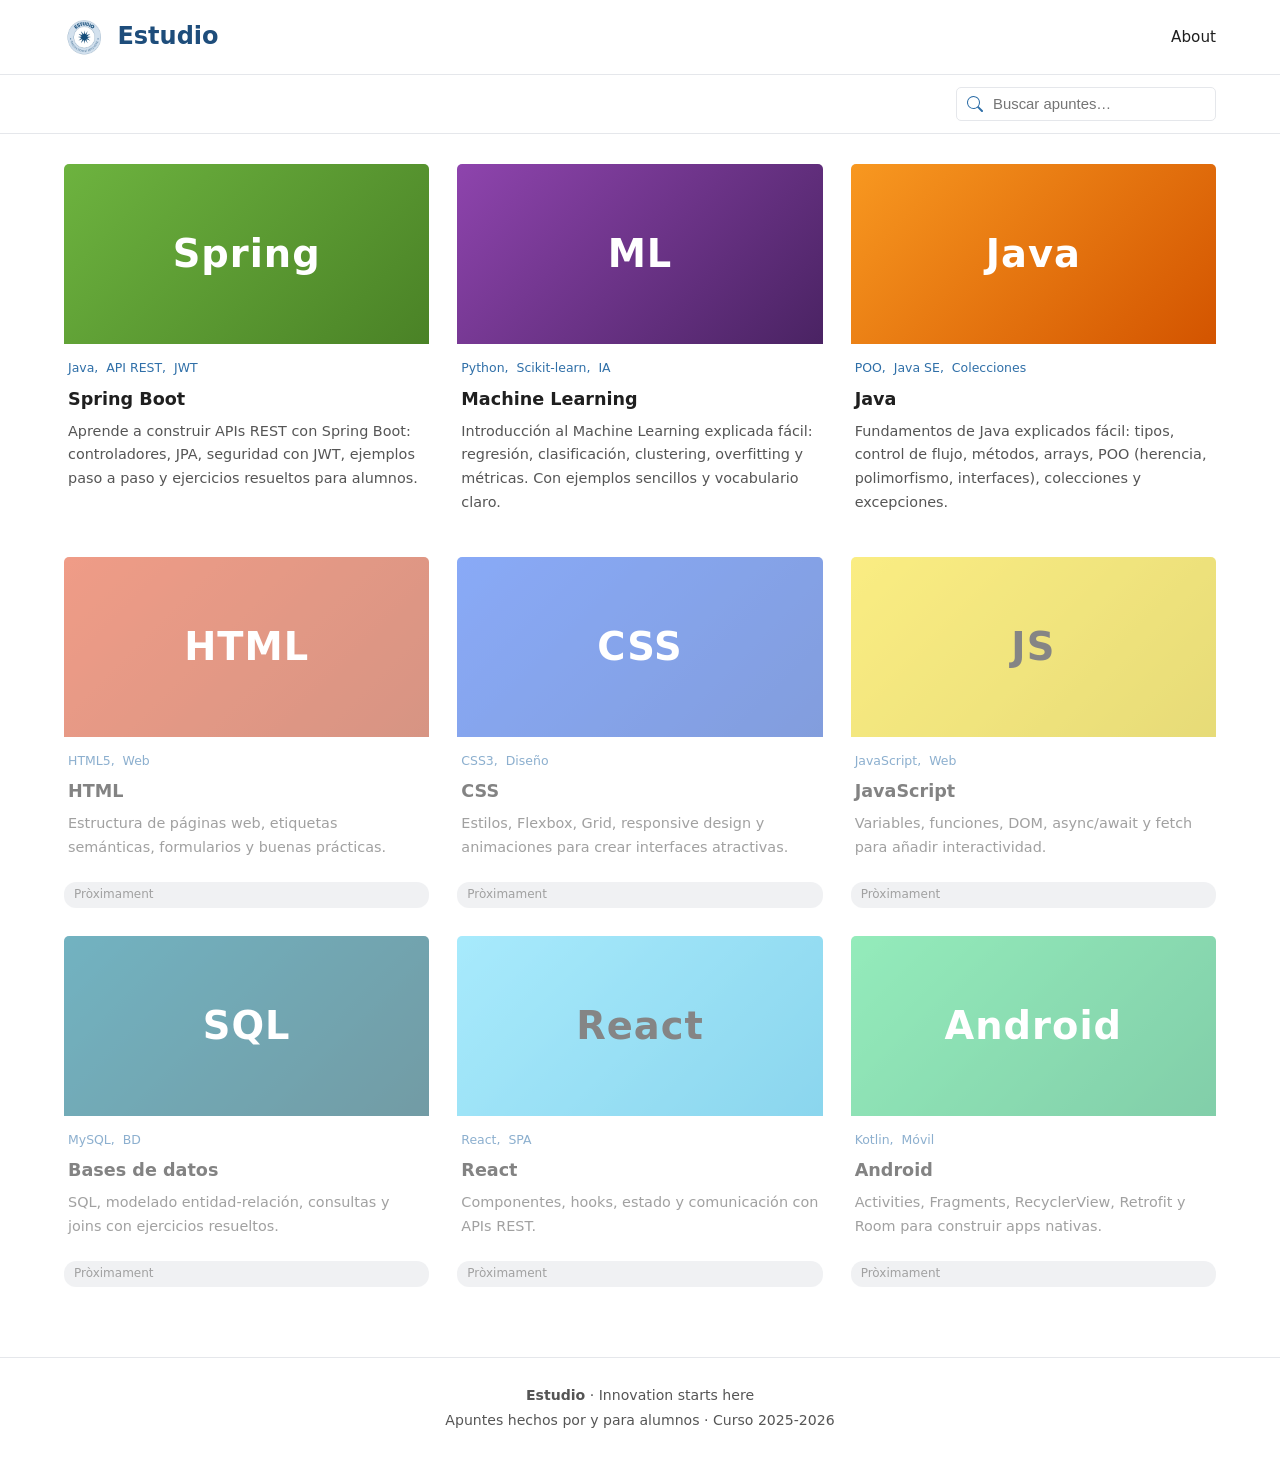
==== commit 995860b9: "Anadir apuntes Java fundamentos y POO Pagina java.html con tipos, control de flujo, metodos, arrays," ====
--- a/index.html
+++ b/index.html
@@ -62,14 +62,14 @@
         </div>
       </a>
 
-      <!-- Resto: próximamente -->
-      <a class="card card-java coming-soon">
+      <!-- JAVA (activo) -->
+      <a href="java.html" class="card card-java">
         <div class="card-img">Java</div>
         <div class="card-body">
-          <div class="tags"><span class="tag">POO,</span><span class="tag">Java SE</span></div>
+          <div class="tags"><span class="tag">POO,</span><span class="tag">Java SE,</span><span class="tag">Colecciones</span></div>
           <h3>Java</h3>
-          <p>Fundamentos de Java: clases, objetos, herencia, colecciones y manejo de
-             excepciones con ejercicios prácticos.</p>
+          <p>Fundamentos de Java explicados fácil: tipos, control de flujo, métodos,
+             arrays, POO (herencia, polimorfismo, interfaces), colecciones y excepciones.</p>
         </div>
       </a>
 
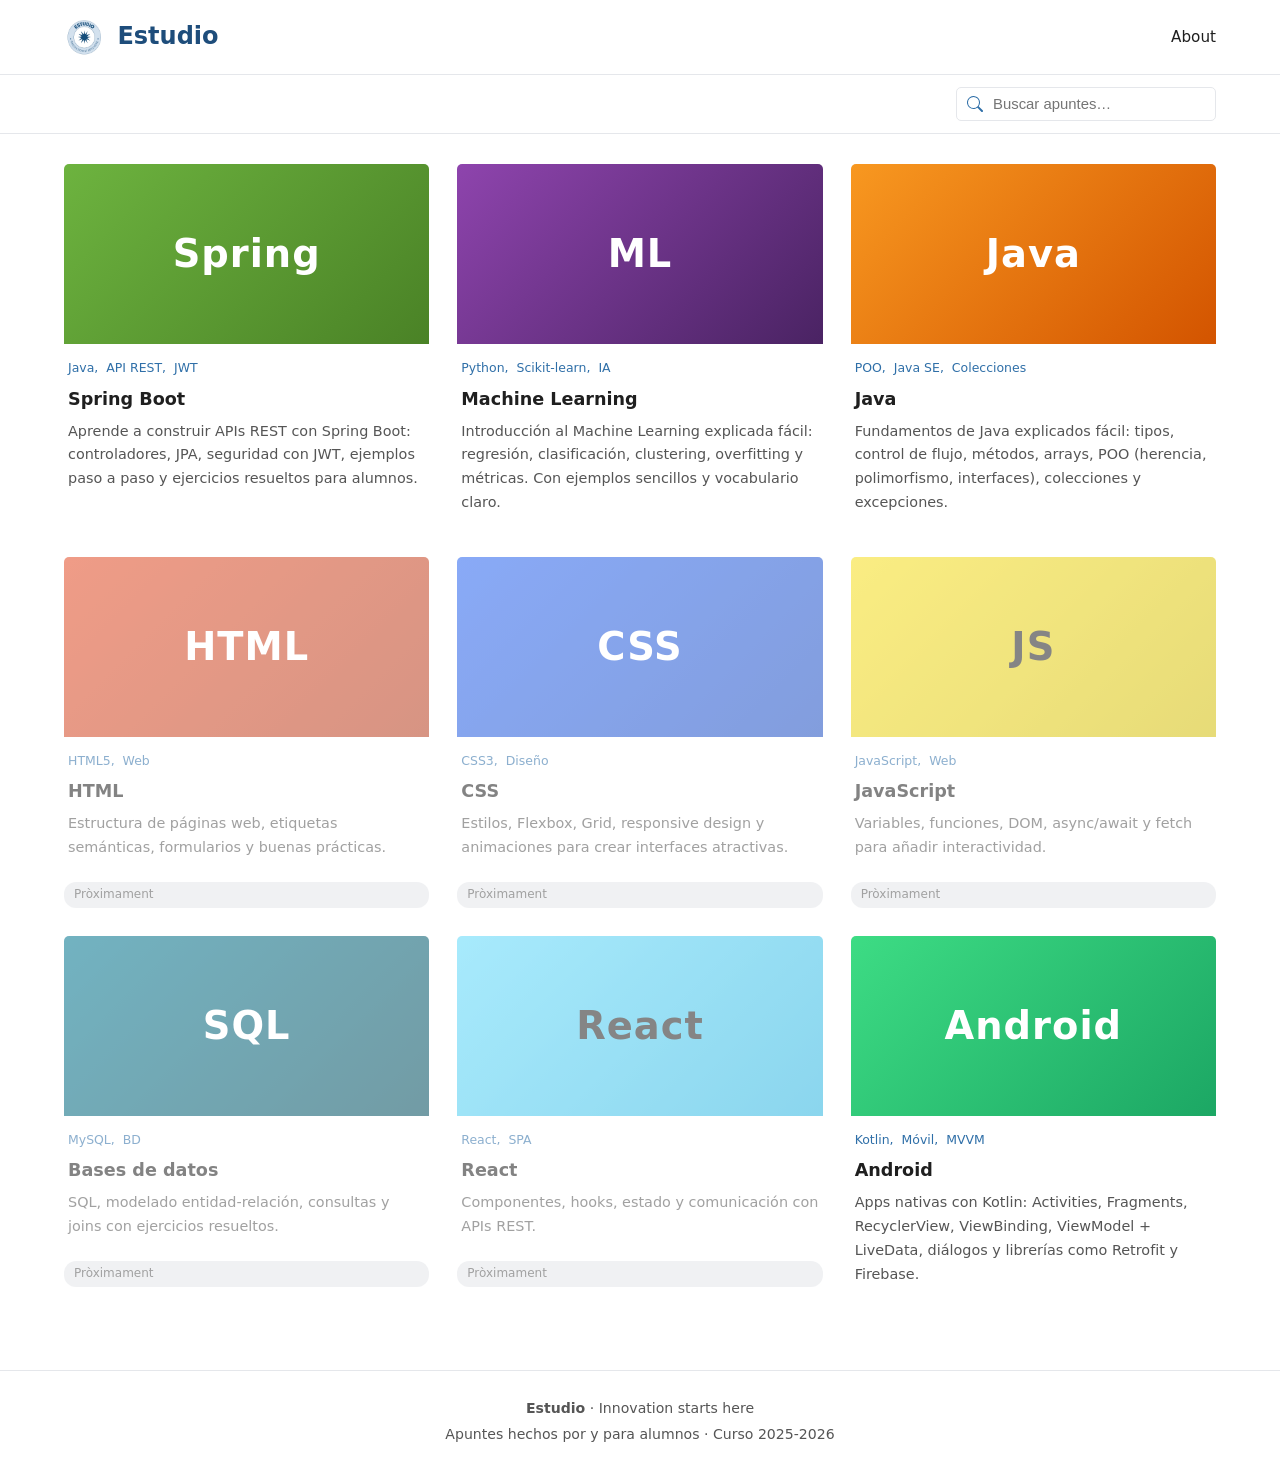
==== commit 0614540b: "Anadir apuntes Android con estructura Spring Boot Pagina android.html con Activities, Fragments, Lay" ====
--- a/index.html
+++ b/index.html
@@ -121,13 +121,13 @@
         </div>
       </a>
 
-      <a class="card card-android coming-soon">
+      <a href="android.html" class="card card-android">
         <div class="card-img">Android</div>
         <div class="card-body">
-          <div class="tags"><span class="tag">Kotlin,</span><span class="tag">Móvil</span></div>
+          <div class="tags"><span class="tag">Kotlin,</span><span class="tag">Móvil,</span><span class="tag">MVVM</span></div>
           <h3>Android</h3>
-          <p>Activities, Fragments, RecyclerView, Retrofit y Room para construir apps
-             nativas.</p>
+          <p>Apps nativas con Kotlin: Activities, Fragments, RecyclerView, ViewBinding,
+             ViewModel + LiveData, diálogos y librerías como Retrofit y Firebase.</p>
         </div>
       </a>
 
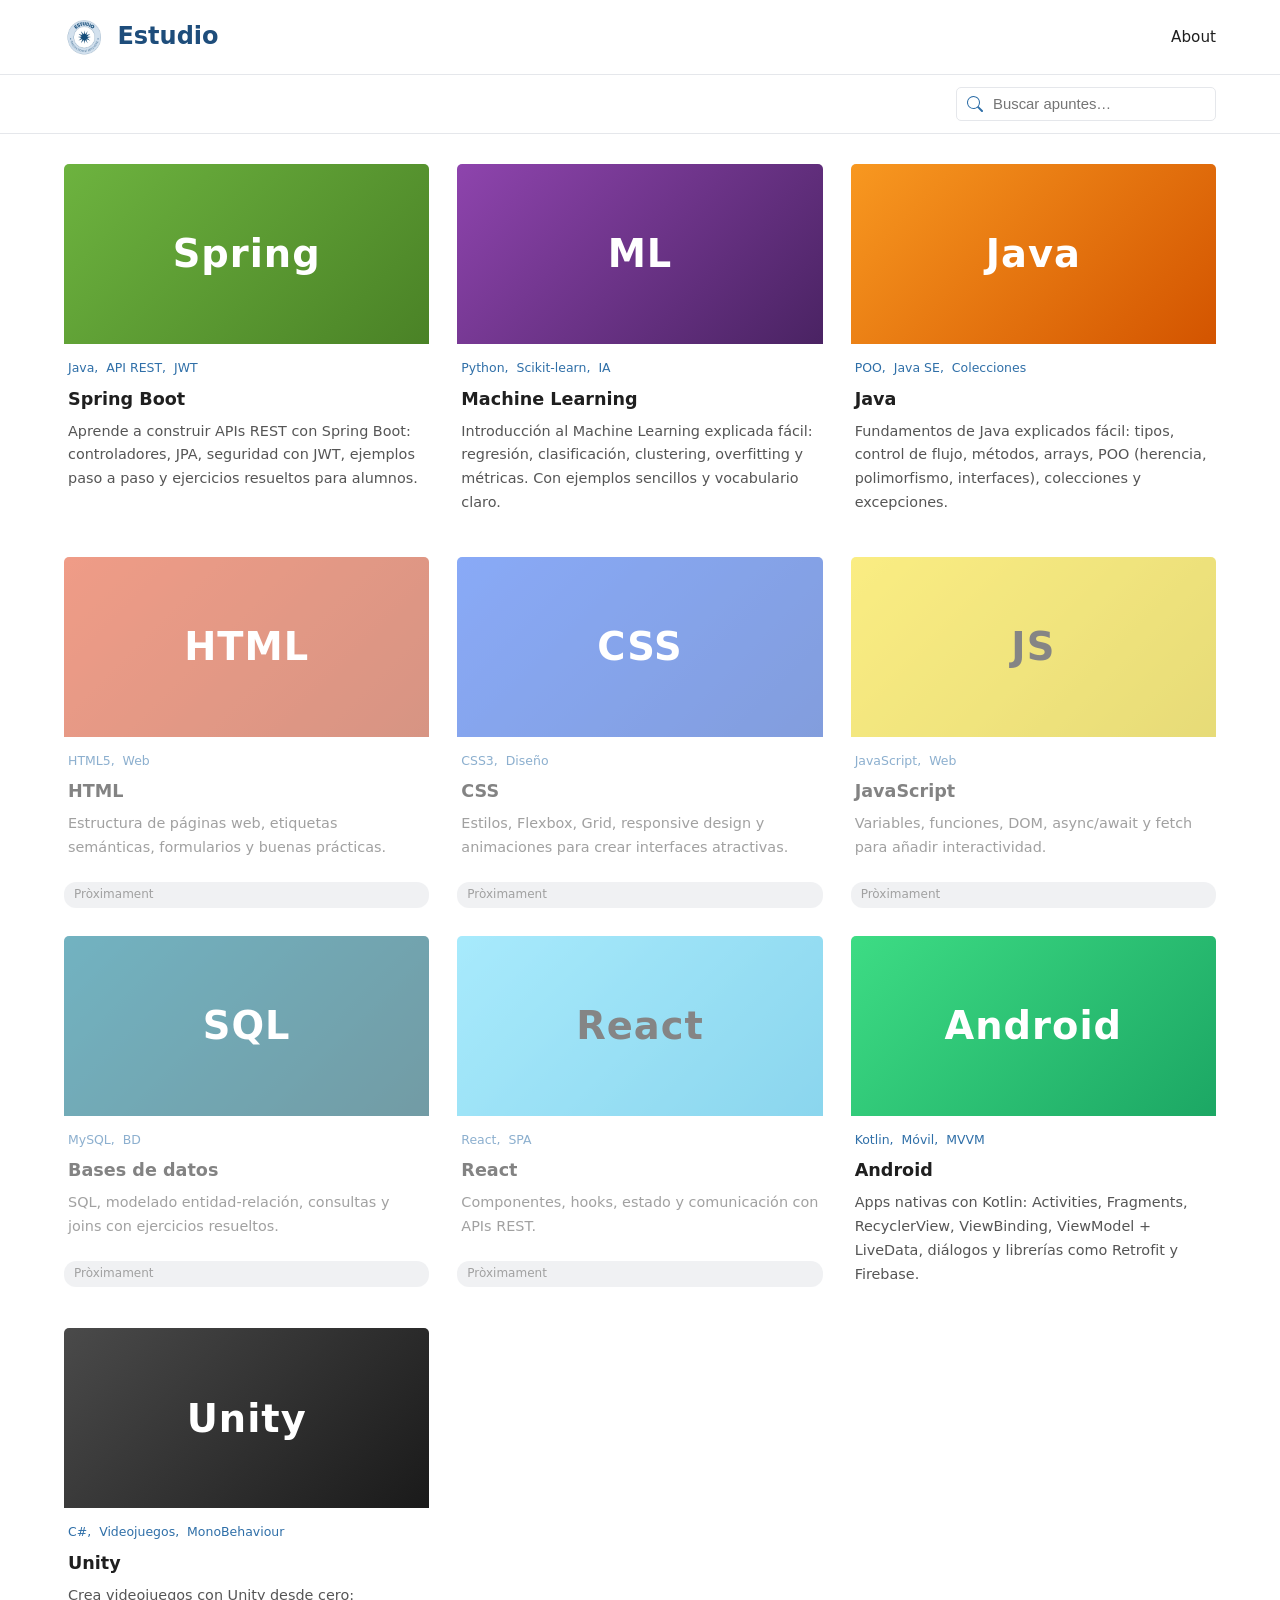
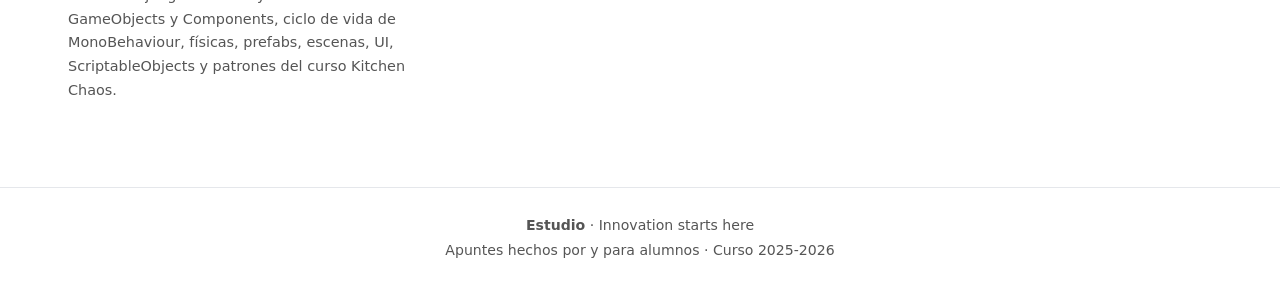
==== commit fadd4bdd: "Anadir apuntes Unity con estructura estilo Spring Boot Co-Authored-By: Claude Opus 4.7 (1M context) " ====
--- a/index.html
+++ b/index.html
@@ -131,6 +131,18 @@
         </div>
       </a>
 
+      <!-- UNITY (activo) -->
+      <a href="unity.html" class="card card-unity">
+        <div class="card-img">Unity</div>
+        <div class="card-body">
+          <div class="tags"><span class="tag">C#,</span><span class="tag">Videojuegos,</span><span class="tag">MonoBehaviour</span></div>
+          <h3>Unity</h3>
+          <p>Crea videojuegos con Unity desde cero: GameObjects y Components, ciclo
+             de vida de MonoBehaviour, físicas, prefabs, escenas, UI, ScriptableObjects
+             y patrones del curso Kitchen Chaos.</p>
+        </div>
+      </a>
+
     </div>
   </main>
 
--- a/assets/styles.css
+++ b/assets/styles.css
@@ -170,6 +170,7 @@
 .card.card-sql .card-img        { background: linear-gradient(135deg, #00758f, #004b5c); }
 .card.card-react .card-img      { background: linear-gradient(135deg, #61dafb, #2db5e0); color: #222; }
 .card.card-android .card-img    { background: linear-gradient(135deg, #3ddc84, #1ca764); }
+.card.card-unity .card-img      { background: linear-gradient(135deg, #4a4a4a, #1a1a1a); }
 
 .card .card-body {
   padding: 14px 4px;
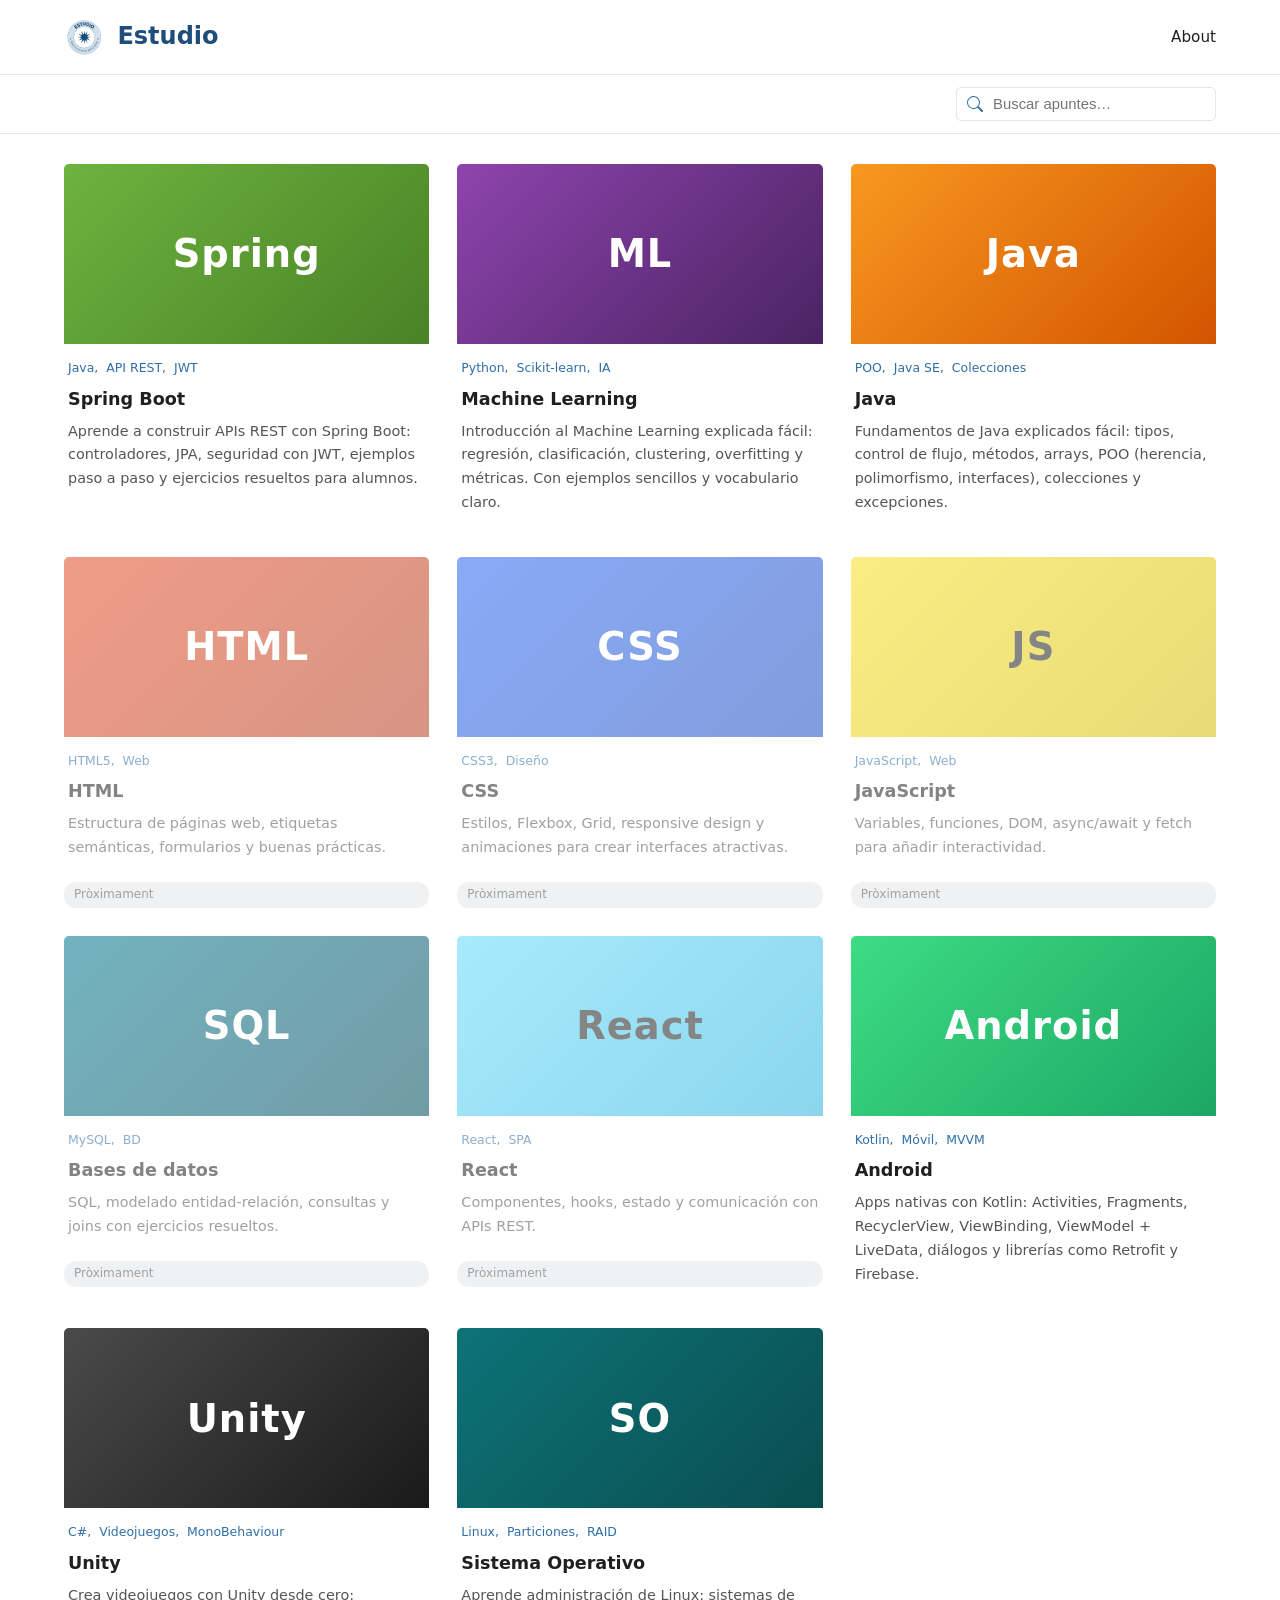
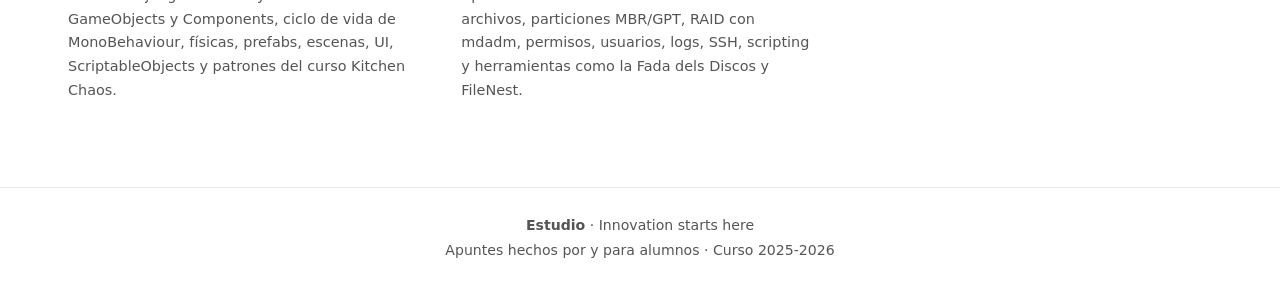
==== commit fa41d33e: "feat: add Sistema Operativo page with Linux notes" ====
--- a/index.html
+++ b/index.html
@@ -143,6 +143,18 @@
         </div>
       </a>
 
+      <!-- SISTEMA OPERATIVO (activo) -->
+      <a href="sistema_operativo.html" class="card card-sistemaoperatiu">
+        <div class="card-img">SO</div>
+        <div class="card-body">
+          <div class="tags"><span class="tag">Linux,</span><span class="tag">Particiones,</span><span class="tag">RAID</span></div>
+          <h3>Sistema Operativo</h3>
+          <p>Aprende administración de Linux: sistemas de archivos, particiones MBR/GPT,
+             RAID con mdadm, permisos, usuarios, logs, SSH, scripting y herramientas
+             como la Fada dels Discos y FileNest.</p>
+        </div>
+      </a>
+
     </div>
   </main>
 
--- a/assets/styles.css
+++ b/assets/styles.css
@@ -171,6 +171,7 @@
 .card.card-react .card-img      { background: linear-gradient(135deg, #61dafb, #2db5e0); color: #222; }
 .card.card-android .card-img    { background: linear-gradient(135deg, #3ddc84, #1ca764); }
 .card.card-unity .card-img      { background: linear-gradient(135deg, #4a4a4a, #1a1a1a); }
+.card.card-sistemaoperatiu .card-img { background: linear-gradient(135deg, #0d7377, #0a4d50); }
 
 .card .card-body {
   padding: 14px 4px;
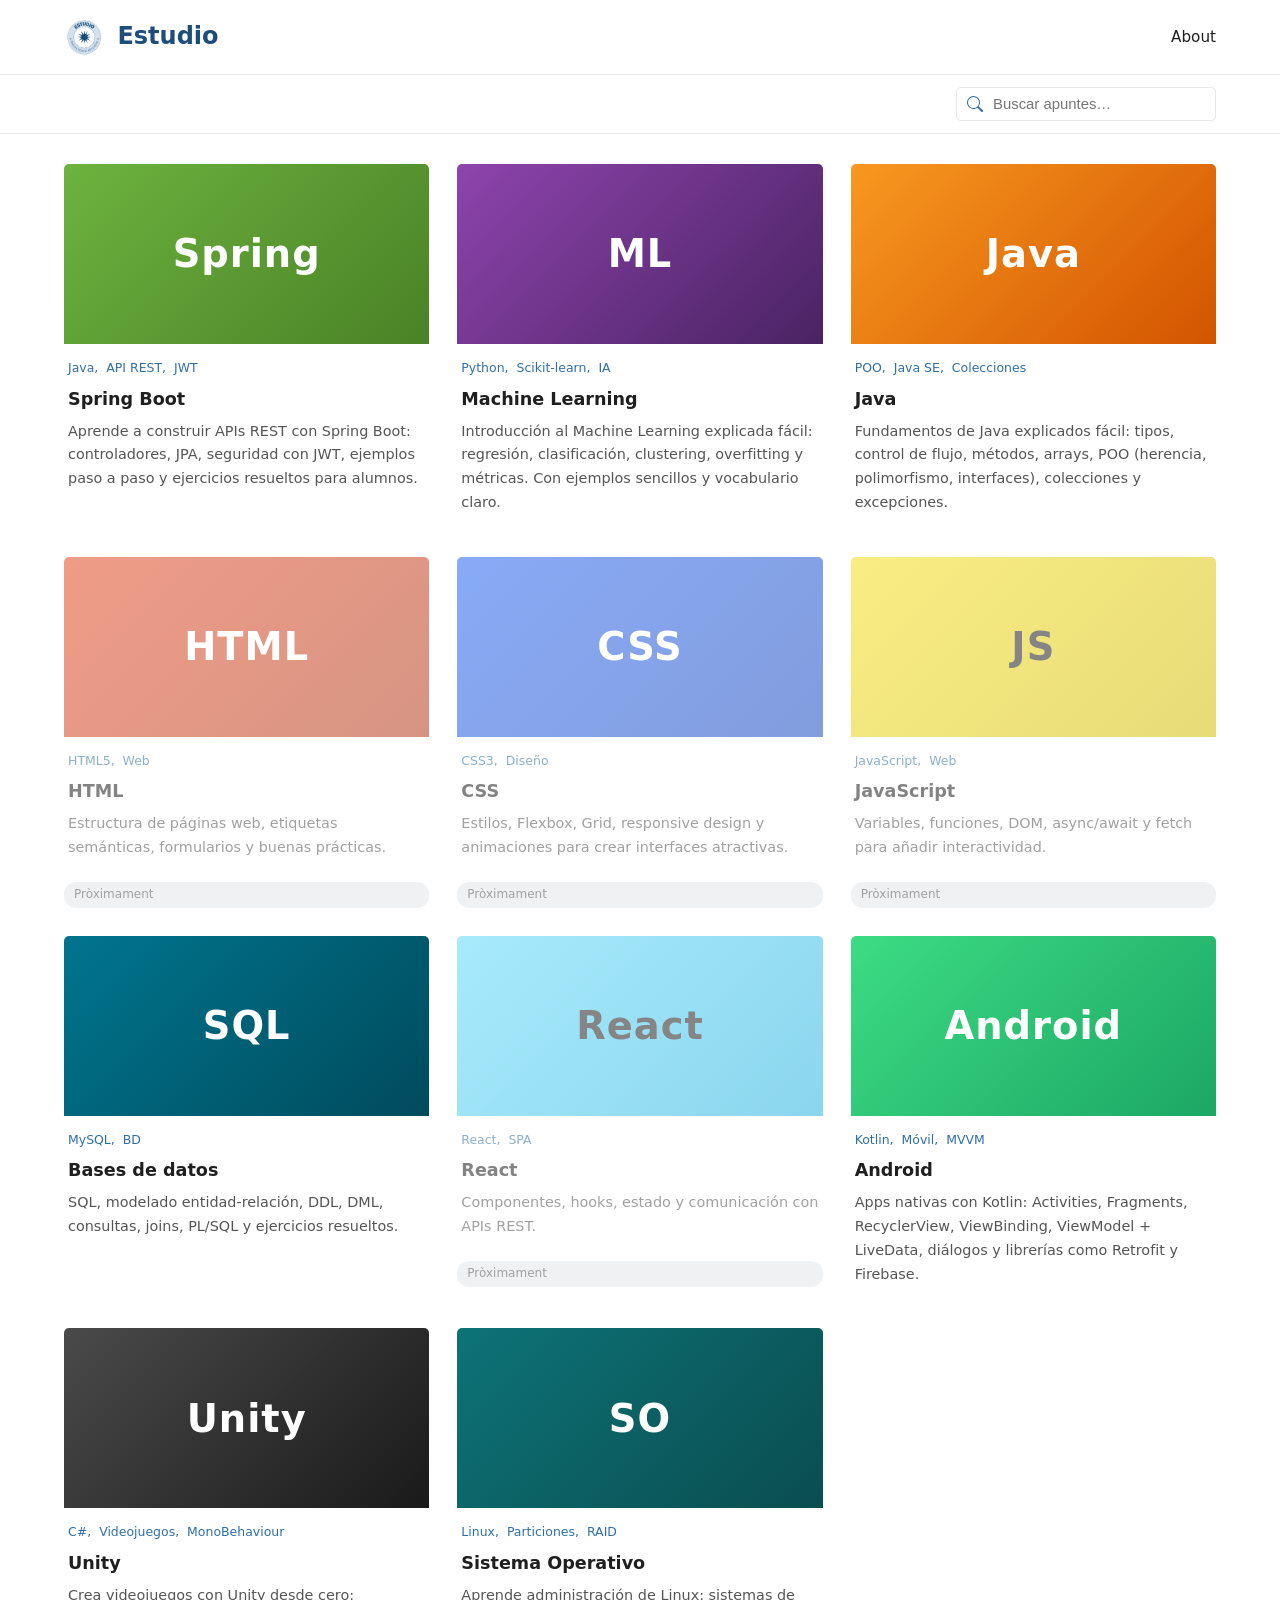
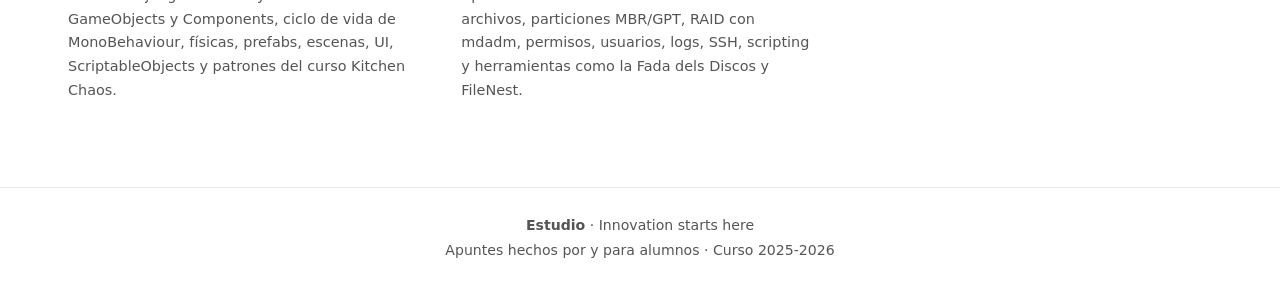
==== commit b40bba2b: "Afegit: BD apunts (RA1-RA7, exàmens, pràctiques, scripts)" ====
--- a/index.html
+++ b/index.html
@@ -103,12 +103,12 @@
         </div>
       </a>
 
-      <a class="card card-sql coming-soon">
+      <a href="bd.html" class="card card-sql">
         <div class="card-img">SQL</div>
         <div class="card-body">
           <div class="tags"><span class="tag">MySQL,</span><span class="tag">BD</span></div>
           <h3>Bases de datos</h3>
-          <p>SQL, modelado entidad-relación, consultas y joins con ejercicios resueltos.</p>
+          <p>SQL, modelado entidad-relación, DDL, DML, consultas, joins, PL/SQL y ejercicios resueltos.</p>
         </div>
       </a>
 
